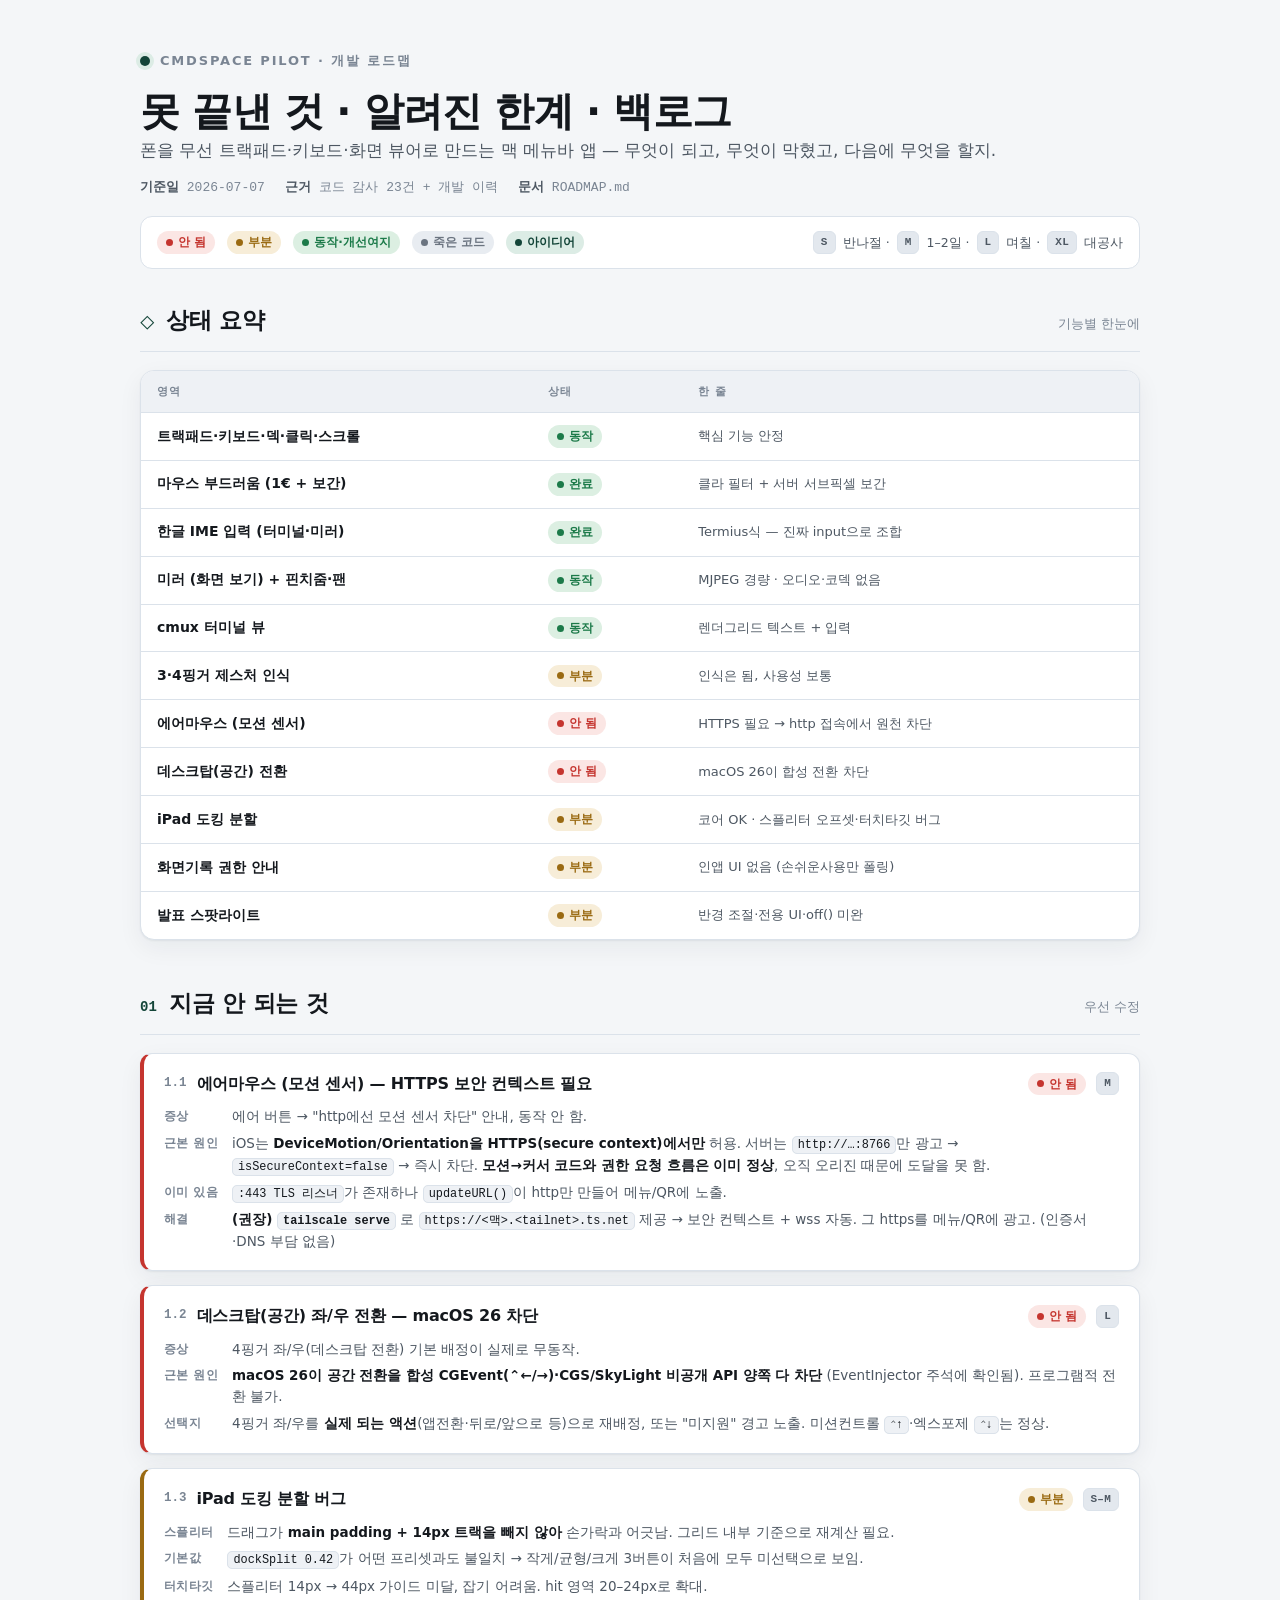
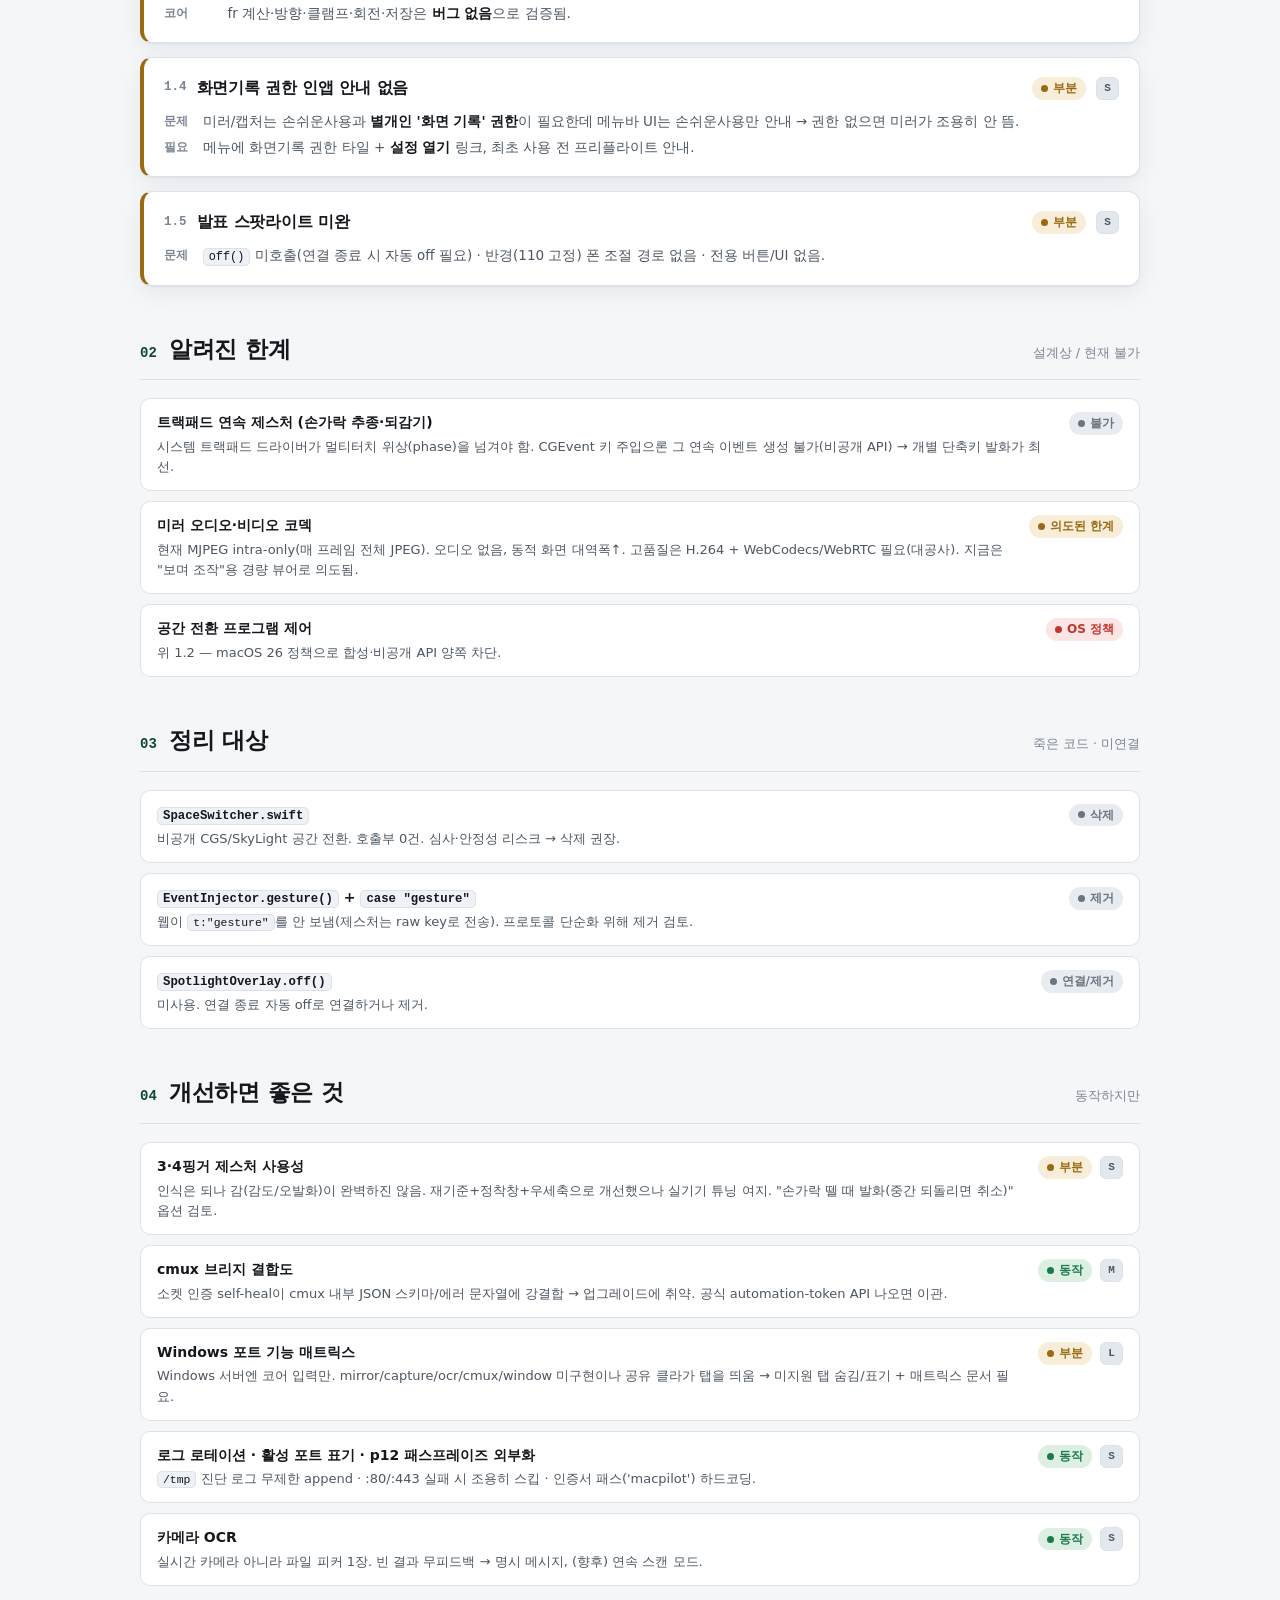
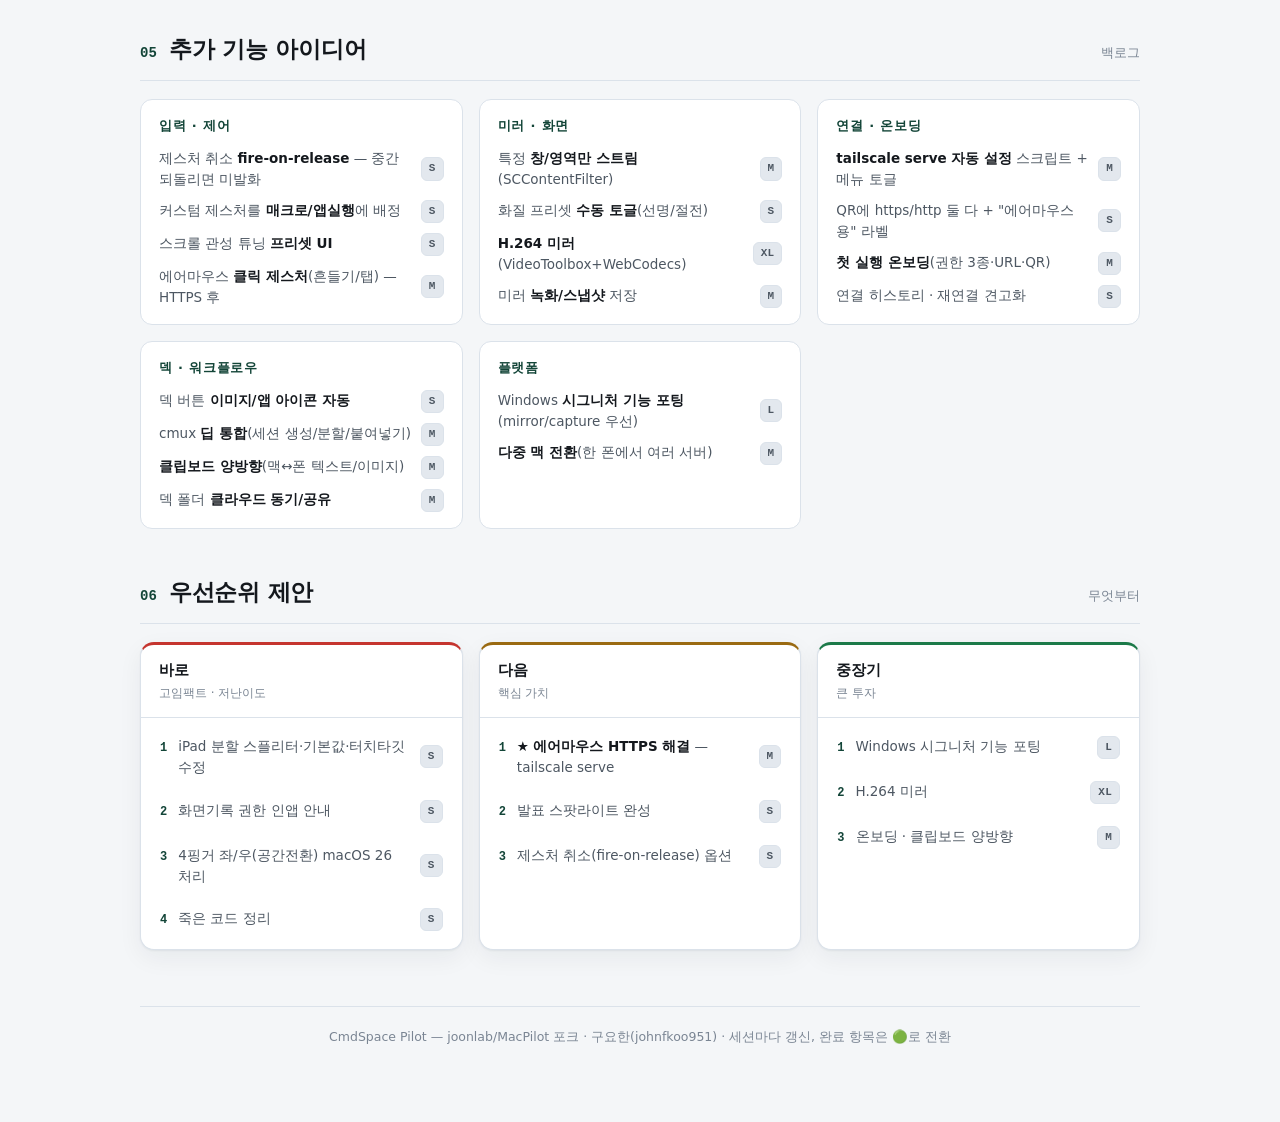
==== docs/roadmap.html @ db00a78c "docs/roadmap.html — 자체 완결형 로드맵 뷰(로컬 브라우저에서 바로 열림)" ====
<!doctype html>
<html lang="ko">
<head>
<meta charset="utf-8">
<meta name="viewport" content="width=device-width, initial-scale=1">
<title>CmdSpace Pilot — 개발 로드맵</title>
</head>
<body>
<style>
  :root {
    /* CmdSpace 라이트 (CMDS Green 액센트) */
    --bg: #f4f6f8;
    --surface: #ffffff;
    --surface-2: #eef1f5;
    --surface-3: #e3e8ee;
    --border: #dbe2ea;
    --border-strong: #c6d0da;
    --text: #14181d;
    --text-dim: #4d5762;
    --text-mute: #7a8593;
    --accent: #134538;
    --accent-soft: #dcece5;
    --broken: #c5352f;      --broken-bg: #fbe6e4;
    --partial: #9a6a12;     --partial-bg: #f7edd8;
    --working: #1c7a49;     --working-bg: #dcefe2;
    --dead: #6b7480;        --dead-bg: #e8ecf1;
    --shadow: 0 1px 2px rgba(20,30,45,.06), 0 8px 24px rgba(20,30,45,.06);
    --mono: ui-monospace, "SF Mono", SFMono-Regular, Menlo, monospace;
    --sans: -apple-system, system-ui, "Segoe UI", sans-serif;
  }
  @media (prefers-color-scheme: dark) {
    :root {
      --bg: #0f1115;
      --surface: #171a21;
      --surface-2: #20242d;
      --surface-3: #2b3039;
      --border: #292f39;
      --border-strong: #363d49;
      --text: #f2f4f7;
      --text-dim: #a7afb9;
      --text-mute: #6f7885;
      --accent: #E985A2;
      --accent-soft: #2a1a20;
      --broken: #ff6b6b;      --broken-bg: #2a1618;
      --partial: #e3b457;     --partial-bg: #2a2213;
      --working: #5cd18f;     --working-bg: #12271c;
      --dead: #828c9a;        --dead-bg: #20242d;
      --shadow: 0 1px 2px rgba(0,0,0,.4), 0 10px 30px rgba(0,0,0,.35);
    }
  }
  :root[data-theme="light"] {
    --bg: #f4f6f8; --surface: #ffffff; --surface-2: #eef1f5; --surface-3: #e3e8ee;
    --border: #dbe2ea; --border-strong: #c6d0da; --text: #14181d; --text-dim: #4d5762; --text-mute: #7a8593;
    --accent: #134538; --accent-soft: #dcece5;
    --broken: #c5352f; --broken-bg: #fbe6e4; --partial: #9a6a12; --partial-bg: #f7edd8;
    --working: #1c7a49; --working-bg: #dcefe2; --dead: #6b7480; --dead-bg: #e8ecf1;
    --shadow: 0 1px 2px rgba(20,30,45,.06), 0 8px 24px rgba(20,30,45,.06);
  }
  :root[data-theme="dark"] {
    --bg: #0f1115; --surface: #171a21; --surface-2: #20242d; --surface-3: #2b3039;
    --border: #292f39; --border-strong: #363d49; --text: #f2f4f7; --text-dim: #a7afb9; --text-mute: #6f7885;
    --accent: #E985A2; --accent-soft: #2a1a20;
    --broken: #ff6b6b; --broken-bg: #2a1618; --partial: #e3b457; --partial-bg: #2a2213;
    --working: #5cd18f; --working-bg: #12271c; --dead: #828c9a; --dead-bg: #20242d;
    --shadow: 0 1px 2px rgba(0,0,0,.4), 0 10px 30px rgba(0,0,0,.35);
  }

  * { box-sizing: border-box; }
  body {
    margin: 0; background: var(--bg); color: var(--text);
    font-family: var(--sans); line-height: 1.55;
    -webkit-font-smoothing: antialiased;
  }
  .wrap { max-width: 1080px; margin: 0 auto; padding: clamp(20px, 4vw, 56px) clamp(16px, 4vw, 40px) 80px; }

  /* ── 헤더 ── */
  header { display: flex; flex-direction: column; gap: 18px; margin-bottom: 34px; }
  .brandline { display: flex; align-items: center; gap: 10px; font-size: 13px; letter-spacing: .14em; text-transform: uppercase; color: var(--text-mute); font-weight: 600; }
  .dish { width: 10px; height: 10px; border-radius: 50%; background: var(--accent); box-shadow: 0 0 0 4px var(--accent-soft); flex: 0 0 auto; }
  h1 { font-size: clamp(26px, 5vw, 40px); line-height: 1.1; margin: 0; letter-spacing: -.02em; text-wrap: balance; font-weight: 700; }
  h1 .sub { display: block; font-size: clamp(14px, 2.4vw, 17px); font-weight: 500; color: var(--text-dim); letter-spacing: 0; margin-top: 8px; }
  .meta { display: flex; flex-wrap: wrap; gap: 8px 20px; font-size: 13px; color: var(--text-mute); font-family: var(--mono); }
  .meta b { color: var(--text-dim); font-weight: 600; }

  /* ── 범례 ── */
  .legend { display: flex; flex-wrap: wrap; gap: 8px; padding: 14px 16px; background: var(--surface); border: 1px solid var(--border); border-radius: 12px; }
  .legend .grp { display: flex; align-items: center; gap: 7px; font-size: 12.5px; color: var(--text-dim); }
  .legend .grp + .grp { margin-left: 4px; }

  /* ── 상태 pill ── */
  .pill { display: inline-flex; align-items: center; gap: 5px; font-size: 12px; font-weight: 600; padding: 3px 9px; border-radius: 999px; white-space: nowrap; line-height: 1.4; }
  .pill::before { content: ""; width: 7px; height: 7px; border-radius: 50%; background: currentColor; flex: 0 0 auto; }
  .s-broken { color: var(--broken); background: var(--broken-bg); }
  .s-partial { color: var(--partial); background: var(--partial-bg); }
  .s-working { color: var(--working); background: var(--working-bg); }
  .s-dead { color: var(--dead); background: var(--dead-bg); }
  .s-idea { color: var(--accent); background: var(--accent-soft); }

  /* 난이도 chip */
  .dif { font-family: var(--mono); font-size: 11px; font-weight: 600; padding: 2px 7px; border-radius: 6px; background: var(--surface-3); color: var(--text-dim); border: 1px solid var(--border); letter-spacing: .02em; }

  /* ── 섹션 ── */
  section { margin-top: 46px; }
  .sec-head { display: flex; align-items: baseline; gap: 12px; margin-bottom: 18px; padding-bottom: 12px; border-bottom: 1px solid var(--border); }
  .sec-num { font-family: var(--mono); font-size: 14px; font-weight: 700; color: var(--accent); flex: 0 0 auto; }
  .sec-head h2 { font-size: clamp(18px, 3.2vw, 23px); margin: 0; letter-spacing: -.01em; font-weight: 700; }
  .sec-head .note { margin-left: auto; font-size: 12.5px; color: var(--text-mute); }

  /* ── 요약 테이블 ── */
  .tablewrap { overflow-x: auto; border: 1px solid var(--border); border-radius: 14px; background: var(--surface); box-shadow: var(--shadow); }
  table.summary { width: 100%; border-collapse: collapse; font-size: 14px; min-width: 460px; }
  table.summary th, table.summary td { text-align: left; padding: 12px 16px; border-bottom: 1px solid var(--border); vertical-align: middle; }
  table.summary thead th { font-size: 11px; letter-spacing: .1em; text-transform: uppercase; color: var(--text-mute); font-weight: 600; background: var(--surface-2); }
  table.summary tbody tr:last-child td { border-bottom: none; }
  table.summary td.area { font-weight: 600; white-space: nowrap; }
  table.summary td.desc { color: var(--text-dim); font-size: 13px; }

  /* ── 아이템 카드 (섹션1) ── */
  .cards { display: flex; flex-direction: column; gap: 14px; }
  .card { background: var(--surface); border: 1px solid var(--border); border-left: 4px solid var(--stripe, var(--border-strong)); border-radius: 12px; padding: 18px 20px; box-shadow: var(--shadow); }
  .card.b-broken { --stripe: var(--broken); }
  .card.b-partial { --stripe: var(--partial); }
  .card.b-working { --stripe: var(--working); }
  .card.b-dead { --stripe: var(--dead); }
  .card-top { display: flex; align-items: center; gap: 10px; flex-wrap: wrap; margin-bottom: 10px; }
  .card-top .id { font-family: var(--mono); font-size: 12.5px; color: var(--text-mute); font-weight: 600; }
  .card-top h3 { font-size: 16px; margin: 0; font-weight: 650; flex: 1 1 auto; min-width: 200px; letter-spacing: -.01em; }
  .card dl { margin: 0; display: grid; grid-template-columns: max-content 1fr; gap: 6px 14px; font-size: 13.5px; }
  .card dt { color: var(--text-mute); font-weight: 600; font-size: 12px; letter-spacing: .03em; padding-top: 1px; white-space: nowrap; }
  .card dd { margin: 0; color: var(--text-dim); }
  .card dd b { color: var(--text); font-weight: 600; }
  code, .path { font-family: var(--mono); font-size: .88em; background: var(--surface-2); padding: 1px 5px; border-radius: 5px; color: var(--text); border: 1px solid var(--border); }

  /* ── 컴팩트 리스트 (섹션2·3·4) ── */
  .list { display: flex; flex-direction: column; gap: 10px; }
  .row { display: flex; gap: 12px; align-items: flex-start; background: var(--surface); border: 1px solid var(--border); border-radius: 10px; padding: 13px 16px; }
  .row .body { flex: 1 1 auto; min-width: 0; }
  .row .body .t { font-weight: 600; font-size: 14px; margin-bottom: 3px; }
  .row .body .d { font-size: 13px; color: var(--text-dim); }
  .row .side { flex: 0 0 auto; display: flex; align-items: center; gap: 8px; }

  /* ── 백로그 그리드 ── */
  .backlog { display: grid; grid-template-columns: repeat(auto-fill, minmax(250px, 1fr)); gap: 16px; }
  .bgroup { background: var(--surface); border: 1px solid var(--border); border-radius: 12px; padding: 16px 18px; }
  .bgroup h4 { margin: 0 0 12px; font-size: 13px; letter-spacing: .06em; text-transform: uppercase; color: var(--accent); font-weight: 700; }
  .bgroup ul { margin: 0; padding: 0; list-style: none; display: flex; flex-direction: column; gap: 10px; }
  .bgroup li { font-size: 13.5px; color: var(--text-dim); display: flex; gap: 8px; align-items: baseline; }
  .bgroup li b { color: var(--text); font-weight: 600; }
  .bgroup li .dif { align-self: center; margin-left: auto; }

  /* ── 우선순위 보드 ── */
  .board { display: grid; grid-template-columns: repeat(3, 1fr); gap: 16px; }
  .col { background: var(--surface); border: 1px solid var(--border); border-radius: 14px; overflow: hidden; box-shadow: var(--shadow); }
  .col > header { display: block; padding: 14px 18px; margin: 0; border-bottom: 1px solid var(--border); }
  .col .k { font-size: 15px; font-weight: 700; letter-spacing: -.01em; }
  .col .ks { font-size: 12px; color: var(--text-mute); margin-top: 2px; }
  .col.now { border-top: 3px solid var(--broken); }
  .col.next { border-top: 3px solid var(--partial); }
  .col.later { border-top: 3px solid var(--working); }
  .col ol { margin: 0; padding: 8px; list-style: none; counter-reset: p; display: flex; flex-direction: column; gap: 2px; }
  .col ol li { counter-increment: p; display: flex; gap: 11px; align-items: baseline; padding: 10px 11px; border-radius: 9px; font-size: 13.5px; color: var(--text-dim); }
  .col ol li:hover { background: var(--surface-2); }
  .col ol li::before { content: counter(p); font-family: var(--mono); font-size: 12px; font-weight: 700; color: var(--accent); flex: 0 0 auto; }
  .col ol li b { color: var(--text); font-weight: 600; }
  .col ol li .dif { margin-left: auto; align-self: center; }
  .star { color: var(--accent); }

  footer { margin-top: 56px; padding-top: 20px; border-top: 1px solid var(--border); font-size: 12.5px; color: var(--text-mute); text-align: center; }

  @media (max-width: 720px) {
    .board { grid-template-columns: 1fr; }
    .card dl { grid-template-columns: 1fr; gap: 3px 0; }
    .card dt { padding-top: 8px; }
  }
</style>

<div class="wrap">
  <header>
    <div class="brandline"><span class="dish"></span> CmdSpace Pilot · 개발 로드맵</div>
    <h1>못 끝낸 것 · 알려진 한계 · 백로그
      <span class="sub">폰을 무선 트랙패드·키보드·화면 뷰어로 만드는 맥 메뉴바 앱 — 무엇이 되고, 무엇이 막혔고, 다음에 무엇을 할지.</span>
    </h1>
    <div class="meta">
      <span><b>기준일</b> 2026-07-07</span>
      <span><b>근거</b> 코드 감사 23건 + 개발 이력</span>
      <span><b>문서</b> ROADMAP.md</span>
    </div>
    <div class="legend">
      <span class="grp"><span class="pill s-broken">안 됨</span></span>
      <span class="grp"><span class="pill s-partial">부분</span></span>
      <span class="grp"><span class="pill s-working">동작·개선여지</span></span>
      <span class="grp"><span class="pill s-dead">죽은 코드</span></span>
      <span class="grp"><span class="pill s-idea">아이디어</span></span>
      <span class="grp" style="margin-left:auto"><span class="dif">S</span> 반나절 · <span class="dif">M</span> 1–2일 · <span class="dif">L</span> 며칠 · <span class="dif">XL</span> 대공사</span>
    </div>
  </header>

  <!-- 요약 -->
  <section style="margin-top:8px">
    <div class="sec-head"><span class="sec-num">◇</span><h2>상태 요약</h2><span class="note">기능별 한눈에</span></div>
    <div class="tablewrap">
      <table class="summary">
        <thead><tr><th>영역</th><th>상태</th><th>한 줄</th></tr></thead>
        <tbody>
          <tr><td class="area">트랙패드·키보드·덱·클릭·스크롤</td><td><span class="pill s-working">동작</span></td><td class="desc">핵심 기능 안정</td></tr>
          <tr><td class="area">마우스 부드러움 (1€ + 보간)</td><td><span class="pill s-working">완료</span></td><td class="desc">클라 필터 + 서버 서브픽셀 보간</td></tr>
          <tr><td class="area">한글 IME 입력 (터미널·미러)</td><td><span class="pill s-working">완료</span></td><td class="desc">Termius식 — 진짜 input으로 조합</td></tr>
          <tr><td class="area">미러 (화면 보기) + 핀치줌·팬</td><td><span class="pill s-working">동작</span></td><td class="desc">MJPEG 경량 · 오디오·코덱 없음</td></tr>
          <tr><td class="area">cmux 터미널 뷰</td><td><span class="pill s-working">동작</span></td><td class="desc">렌더그리드 텍스트 + 입력</td></tr>
          <tr><td class="area">3·4핑거 제스처 인식</td><td><span class="pill s-partial">부분</span></td><td class="desc">인식은 됨, 사용성 보통</td></tr>
          <tr><td class="area">에어마우스 (모션 센서)</td><td><span class="pill s-broken">안 됨</span></td><td class="desc">HTTPS 필요 → http 접속에서 원천 차단</td></tr>
          <tr><td class="area">데스크탑(공간) 전환</td><td><span class="pill s-broken">안 됨</span></td><td class="desc">macOS 26이 합성 전환 차단</td></tr>
          <tr><td class="area">iPad 도킹 분할</td><td><span class="pill s-partial">부분</span></td><td class="desc">코어 OK · 스플리터 오프셋·터치타깃 버그</td></tr>
          <tr><td class="area">화면기록 권한 안내</td><td><span class="pill s-partial">부분</span></td><td class="desc">인앱 UI 없음 (손쉬운사용만 폴링)</td></tr>
          <tr><td class="area">발표 스팟라이트</td><td><span class="pill s-partial">부분</span></td><td class="desc">반경 조절·전용 UI·off() 미완</td></tr>
        </tbody>
      </table>
    </div>
  </section>

  <!-- 1. 지금 안 되는 것 -->
  <section>
    <div class="sec-head"><span class="sec-num">01</span><h2>지금 안 되는 것</h2><span class="note">우선 수정</span></div>
    <div class="cards">

      <article class="card b-broken">
        <div class="card-top"><span class="id">1.1</span><h3>에어마우스 (모션 센서) — HTTPS 보안 컨텍스트 필요</h3><span class="pill s-broken">안 됨</span><span class="dif">M</span></div>
        <dl>
          <dt>증상</dt><dd>에어 버튼 → "http에선 모션 센서 차단" 안내, 동작 안 함.</dd>
          <dt>근본 원인</dt><dd>iOS는 <b>DeviceMotion/Orientation을 HTTPS(secure context)에서만</b> 허용. 서버는 <code>http://…:8766</code>만 광고 → <code>isSecureContext=false</code> → 즉시 차단. <b>모션→커서 코드와 권한 요청 흐름은 이미 정상</b>, 오직 오리진 때문에 도달을 못 함.</dd>
          <dt>이미 있음</dt><dd><span class="path">:443 TLS 리스너</span>가 존재하나 <span class="path">updateURL()</span>이 http만 만들어 메뉴/QR에 노출.</dd>
          <dt>해결</dt><dd><b>(권장) <code>tailscale serve</code></b> 로 <code>https://&lt;맥&gt;.&lt;tailnet&gt;.ts.net</code> 제공 → 보안 컨텍스트 + wss 자동. 그 https를 메뉴/QR에 광고. (인증서·DNS 부담 없음)</dd>
        </dl>
      </article>

      <article class="card b-broken">
        <div class="card-top"><span class="id">1.2</span><h3>데스크탑(공간) 좌/우 전환 — macOS 26 차단</h3><span class="pill s-broken">안 됨</span><span class="dif">L</span></div>
        <dl>
          <dt>증상</dt><dd>4핑거 좌/우(데스크탑 전환) 기본 배정이 실제로 무동작.</dd>
          <dt>근본 원인</dt><dd><b>macOS 26이 공간 전환을 합성 CGEvent(⌃←/→)·CGS/SkyLight 비공개 API 양쪽 다 차단</b> (EventInjector 주석에 확인됨). 프로그램적 전환 불가.</dd>
          <dt>선택지</dt><dd>4핑거 좌/우를 <b>실제 되는 액션</b>(앱전환·뒤로/앞으로 등)으로 재배정, 또는 "미지원" 경고 노출. 미션컨트롤 <code>⌃↑</code>·엑스포제 <code>⌃↓</code>는 정상.</dd>
        </dl>
      </article>

      <article class="card b-partial">
        <div class="card-top"><span class="id">1.3</span><h3>iPad 도킹 분할 버그</h3><span class="pill s-partial">부분</span><span class="dif">S–M</span></div>
        <dl>
          <dt>스플리터</dt><dd>드래그가 <b>main padding + 14px 트랙을 빼지 않아</b> 손가락과 어긋남. 그리드 내부 기준으로 재계산 필요.</dd>
          <dt>기본값</dt><dd><code>dockSplit 0.42</code>가 어떤 프리셋과도 불일치 → 작게/균형/크게 3버튼이 처음에 모두 미선택으로 보임.</dd>
          <dt>터치타깃</dt><dd>스플리터 14px → 44px 가이드 미달, 잡기 어려움. hit 영역 20–24px로 확대.</dd>
          <dt>코어</dt><dd>fr 계산·방향·클램프·회전·저장은 <b>버그 없음</b>으로 검증됨.</dd>
        </dl>
      </article>

      <article class="card b-partial">
        <div class="card-top"><span class="id">1.4</span><h3>화면기록 권한 인앱 안내 없음</h3><span class="pill s-partial">부분</span><span class="dif">S</span></div>
        <dl>
          <dt>문제</dt><dd>미러/캡처는 손쉬운사용과 <b>별개인 '화면 기록' 권한</b>이 필요한데 메뉴바 UI는 손쉬운사용만 안내 → 권한 없으면 미러가 조용히 안 뜸.</dd>
          <dt>필요</dt><dd>메뉴에 화면기록 권한 타일 + <b>설정 열기</b> 링크, 최초 사용 전 프리플라이트 안내.</dd>
        </dl>
      </article>

      <article class="card b-partial">
        <div class="card-top"><span class="id">1.5</span><h3>발표 스팟라이트 미완</h3><span class="pill s-partial">부분</span><span class="dif">S</span></div>
        <dl>
          <dt>문제</dt><dd><span class="path">off()</span> 미호출(연결 종료 시 자동 off 필요) · 반경(110 고정) 폰 조절 경로 없음 · 전용 버튼/UI 없음.</dd>
        </dl>
      </article>
    </div>
  </section>

  <!-- 2. 알려진 한계 -->
  <section>
    <div class="sec-head"><span class="sec-num">02</span><h2>알려진 한계</h2><span class="note">설계상 / 현재 불가</span></div>
    <div class="list">
      <div class="row"><div class="body"><div class="t">트랙패드 연속 제스처 (손가락 추종·되감기)</div><div class="d">시스템 트랙패드 드라이버가 멀티터치 위상(phase)을 넘겨야 함. CGEvent 키 주입으론 그 연속 이벤트 생성 불가(비공개 API) → 개별 단축키 발화가 최선.</div></div><div class="side"><span class="pill s-dead">불가</span></div></div>
      <div class="row"><div class="body"><div class="t">미러 오디오·비디오 코덱</div><div class="d">현재 MJPEG intra-only(매 프레임 전체 JPEG). 오디오 없음, 동적 화면 대역폭↑. 고품질은 H.264 + WebCodecs/WebRTC 필요(대공사). 지금은 "보며 조작"용 경량 뷰어로 의도됨.</div></div><div class="side"><span class="pill s-partial">의도된 한계</span></div></div>
      <div class="row"><div class="body"><div class="t">공간 전환 프로그램 제어</div><div class="d">위 1.2 — macOS 26 정책으로 합성·비공개 API 양쪽 차단.</div></div><div class="side"><span class="pill s-broken">OS 정책</span></div></div>
    </div>
  </section>

  <!-- 3. 죽은 코드 -->
  <section>
    <div class="sec-head"><span class="sec-num">03</span><h2>정리 대상</h2><span class="note">죽은 코드 · 미연결</span></div>
    <div class="list">
      <div class="row"><div class="body"><div class="t"><span class="path">SpaceSwitcher.swift</span></div><div class="d">비공개 CGS/SkyLight 공간 전환. 호출부 0건. 심사·안정성 리스크 → 삭제 권장.</div></div><div class="side"><span class="pill s-dead">삭제</span></div></div>
      <div class="row"><div class="body"><div class="t"><span class="path">EventInjector.gesture()</span> + <span class="path">case "gesture"</span></div><div class="d">웹이 <code>t:"gesture"</code>를 안 보냄(제스처는 raw key로 전송). 프로토콜 단순화 위해 제거 검토.</div></div><div class="side"><span class="pill s-dead">제거</span></div></div>
      <div class="row"><div class="body"><div class="t"><span class="path">SpotlightOverlay.off()</span></div><div class="d">미사용. 연결 종료 자동 off로 연결하거나 제거.</div></div><div class="side"><span class="pill s-dead">연결/제거</span></div></div>
    </div>
  </section>

  <!-- 4. 개선 -->
  <section>
    <div class="sec-head"><span class="sec-num">04</span><h2>개선하면 좋은 것</h2><span class="note">동작하지만</span></div>
    <div class="list">
      <div class="row"><div class="body"><div class="t">3·4핑거 제스처 사용성</div><div class="d">인식은 되나 감(감도/오발화)이 완벽하진 않음. 재기준+정착창+우세축으로 개선했으나 실기기 튜닝 여지. "손가락 뗄 때 발화(중간 되돌리면 취소)" 옵션 검토.</div></div><div class="side"><span class="pill s-partial">부분</span><span class="dif">S</span></div></div>
      <div class="row"><div class="body"><div class="t">cmux 브리지 결합도</div><div class="d">소켓 인증 self-heal이 cmux 내부 JSON 스키마/에러 문자열에 강결합 → 업그레이드에 취약. 공식 automation-token API 나오면 이관.</div></div><div class="side"><span class="pill s-working">동작</span><span class="dif">M</span></div></div>
      <div class="row"><div class="body"><div class="t">Windows 포트 기능 매트릭스</div><div class="d">Windows 서버엔 코어 입력만. mirror/capture/ocr/cmux/window 미구현이나 공유 클라가 탭을 띄움 → 미지원 탭 숨김/표기 + 매트릭스 문서 필요.</div></div><div class="side"><span class="pill s-partial">부분</span><span class="dif">L</span></div></div>
      <div class="row"><div class="body"><div class="t">로그 로테이션 · 활성 포트 표기 · p12 패스프레이즈 외부화</div><div class="d"><code>/tmp</code> 진단 로그 무제한 append · :80/:443 실패 시 조용히 스킵 · 인증서 패스('macpilot') 하드코딩.</div></div><div class="side"><span class="pill s-working">동작</span><span class="dif">S</span></div></div>
      <div class="row"><div class="body"><div class="t">카메라 OCR</div><div class="d">실시간 카메라 아니라 파일 피커 1장. 빈 결과 무피드백 → 명시 메시지, (향후) 연속 스캔 모드.</div></div><div class="side"><span class="pill s-working">동작</span><span class="dif">S</span></div></div>
    </div>
  </section>

  <!-- 5. 백로그 -->
  <section>
    <div class="sec-head"><span class="sec-num">05</span><h2>추가 기능 아이디어</h2><span class="note">백로그</span></div>
    <div class="backlog">
      <div class="bgroup">
        <h4>입력 · 제어</h4>
        <ul>
          <li><span>제스처 취소 <b>fire-on-release</b> — 중간 되돌리면 미발화</span><span class="dif">S</span></li>
          <li><span>커스텀 제스처를 <b>매크로/앱실행</b>에 배정</span><span class="dif">S</span></li>
          <li><span>스크롤 관성 튜닝 <b>프리셋 UI</b></span><span class="dif">S</span></li>
          <li><span>에어마우스 <b>클릭 제스처</b>(흔들기/탭) — HTTPS 후</span><span class="dif">M</span></li>
        </ul>
      </div>
      <div class="bgroup">
        <h4>미러 · 화면</h4>
        <ul>
          <li><span>특정 <b>창/영역만 스트림</b>(SCContentFilter)</span><span class="dif">M</span></li>
          <li><span>화질 프리셋 <b>수동 토글</b>(선명/절전)</span><span class="dif">S</span></li>
          <li><span><b>H.264 미러</b>(VideoToolbox+WebCodecs)</span><span class="dif">XL</span></li>
          <li><span>미러 <b>녹화/스냅샷</b> 저장</span><span class="dif">M</span></li>
        </ul>
      </div>
      <div class="bgroup">
        <h4>연결 · 온보딩</h4>
        <ul>
          <li><span><b>tailscale serve 자동 설정</b> 스크립트 + 메뉴 토글</span><span class="dif">M</span></li>
          <li><span>QR에 https/http 둘 다 + "에어마우스용" 라벨</span><span class="dif">S</span></li>
          <li><span><b>첫 실행 온보딩</b>(권한 3종·URL·QR)</span><span class="dif">M</span></li>
          <li><span>연결 히스토리 · 재연결 견고화</span><span class="dif">S</span></li>
        </ul>
      </div>
      <div class="bgroup">
        <h4>덱 · 워크플로우</h4>
        <ul>
          <li><span>덱 버튼 <b>이미지/앱 아이콘 자동</b></span><span class="dif">S</span></li>
          <li><span>cmux <b>딥 통합</b>(세션 생성/분할/붙여넣기)</span><span class="dif">M</span></li>
          <li><span><b>클립보드 양방향</b>(맥↔폰 텍스트/이미지)</span><span class="dif">M</span></li>
          <li><span>덱 폴더 <b>클라우드 동기/공유</b></span><span class="dif">M</span></li>
        </ul>
      </div>
      <div class="bgroup">
        <h4>플랫폼</h4>
        <ul>
          <li><span>Windows <b>시그니처 기능 포팅</b>(mirror/capture 우선)</span><span class="dif">L</span></li>
          <li><span><b>다중 맥 전환</b>(한 폰에서 여러 서버)</span><span class="dif">M</span></li>
        </ul>
      </div>
    </div>
  </section>

  <!-- 우선순위 -->
  <section>
    <div class="sec-head"><span class="sec-num">06</span><h2>우선순위 제안</h2><span class="note">무엇부터</span></div>
    <div class="board">
      <div class="col now">
        <header><div class="k">바로</div><div class="ks">고임팩트 · 저난이도</div></header>
        <ol>
          <li><span>iPad 분할 스플리터·기본값·터치타깃 수정</span><span class="dif">S</span></li>
          <li><span>화면기록 권한 인앱 안내</span><span class="dif">S</span></li>
          <li><span>4핑거 좌/우(공간전환) macOS 26 처리</span><span class="dif">S</span></li>
          <li><span>죽은 코드 정리</span><span class="dif">S</span></li>
        </ol>
      </div>
      <div class="col next">
        <header><div class="k">다음</div><div class="ks">핵심 가치</div></header>
        <ol>
          <li><span><b class="star">★</b> <b>에어마우스 HTTPS 해결</b> — tailscale serve</span><span class="dif">M</span></li>
          <li><span>발표 스팟라이트 완성</span><span class="dif">S</span></li>
          <li><span>제스처 취소(fire-on-release) 옵션</span><span class="dif">S</span></li>
        </ol>
      </div>
      <div class="col later">
        <header><div class="k">중장기</div><div class="ks">큰 투자</div></header>
        <ol>
          <li><span>Windows 시그니처 기능 포팅</span><span class="dif">L</span></li>
          <li><span>H.264 미러</span><span class="dif">XL</span></li>
          <li><span>온보딩 · 클립보드 양방향</span><span class="dif">M</span></li>
        </ol>
      </div>
    </div>
  </section>

  <footer>CmdSpace Pilot — joonlab/MacPilot 포크 · 구요한(johnfkoo951) · 세션마다 갱신, 완료 항목은 🟢로 전환</footer>
</div>
</body>
</html>
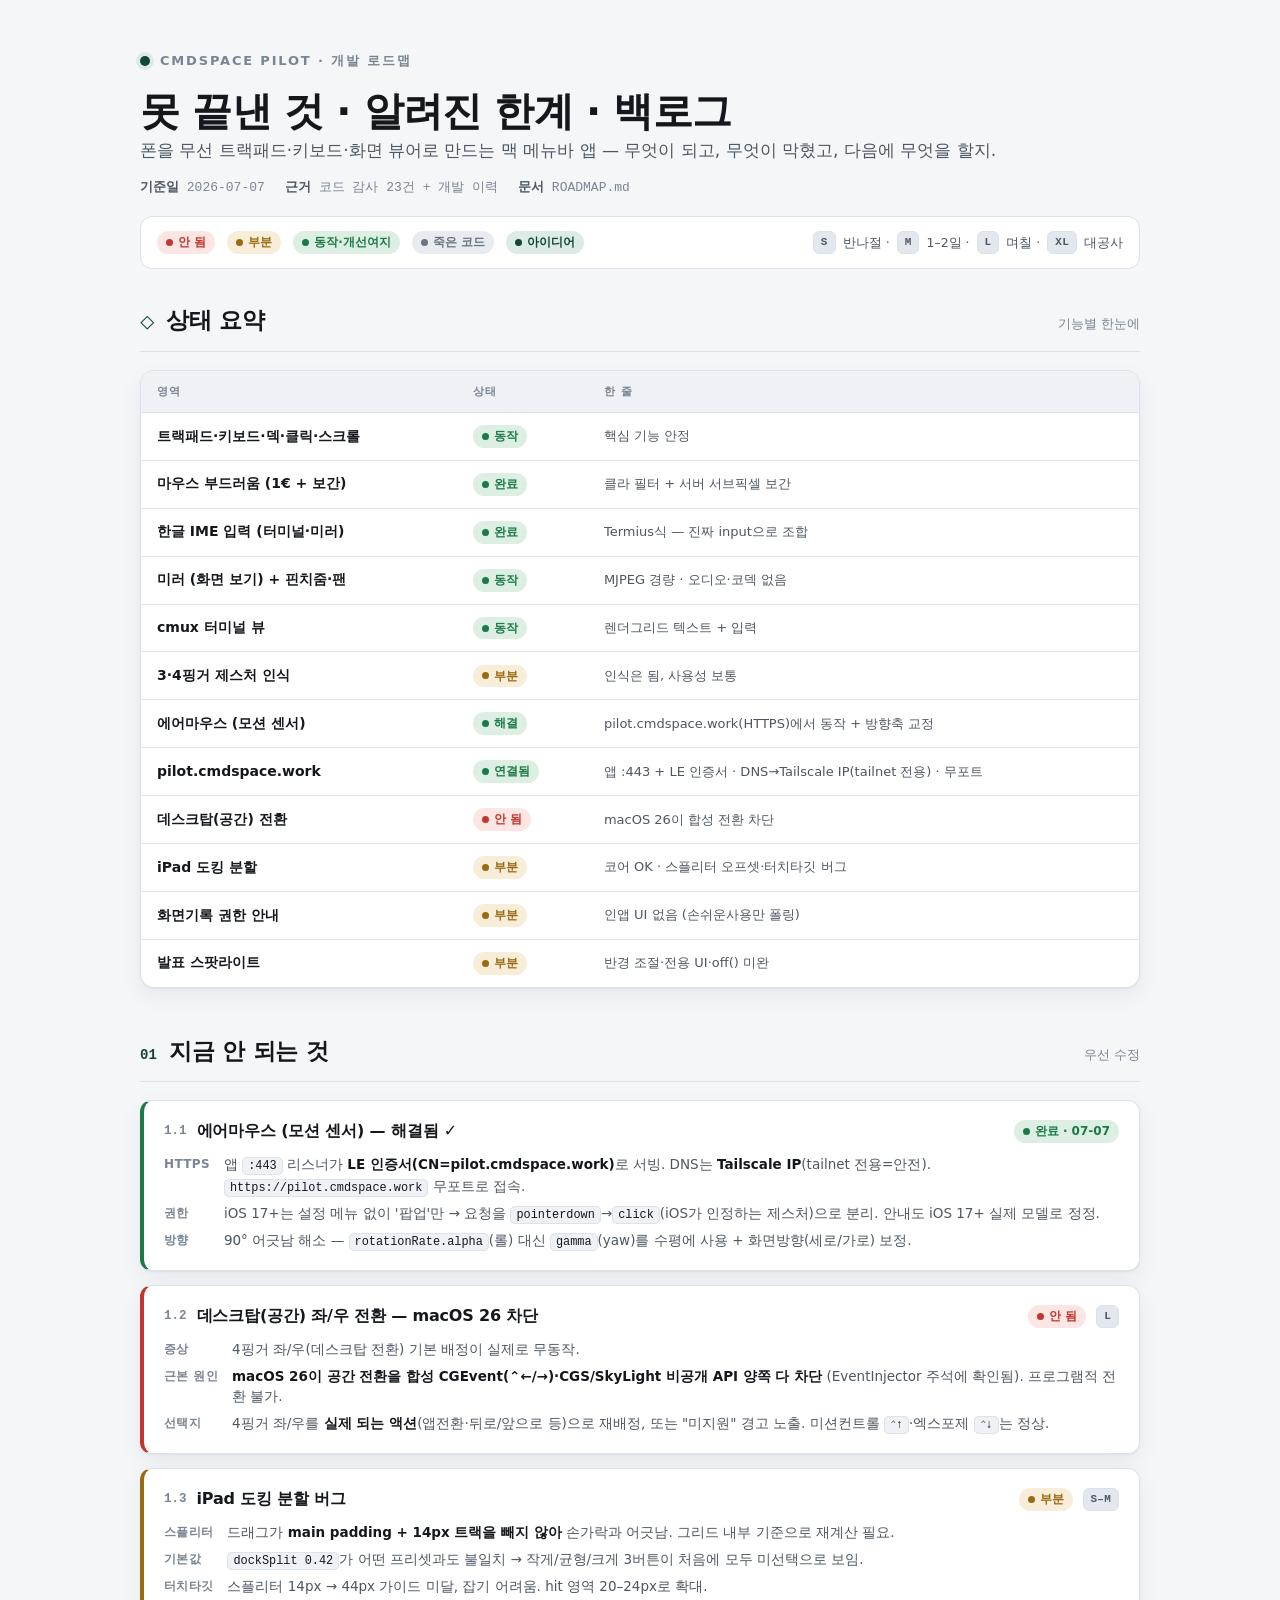
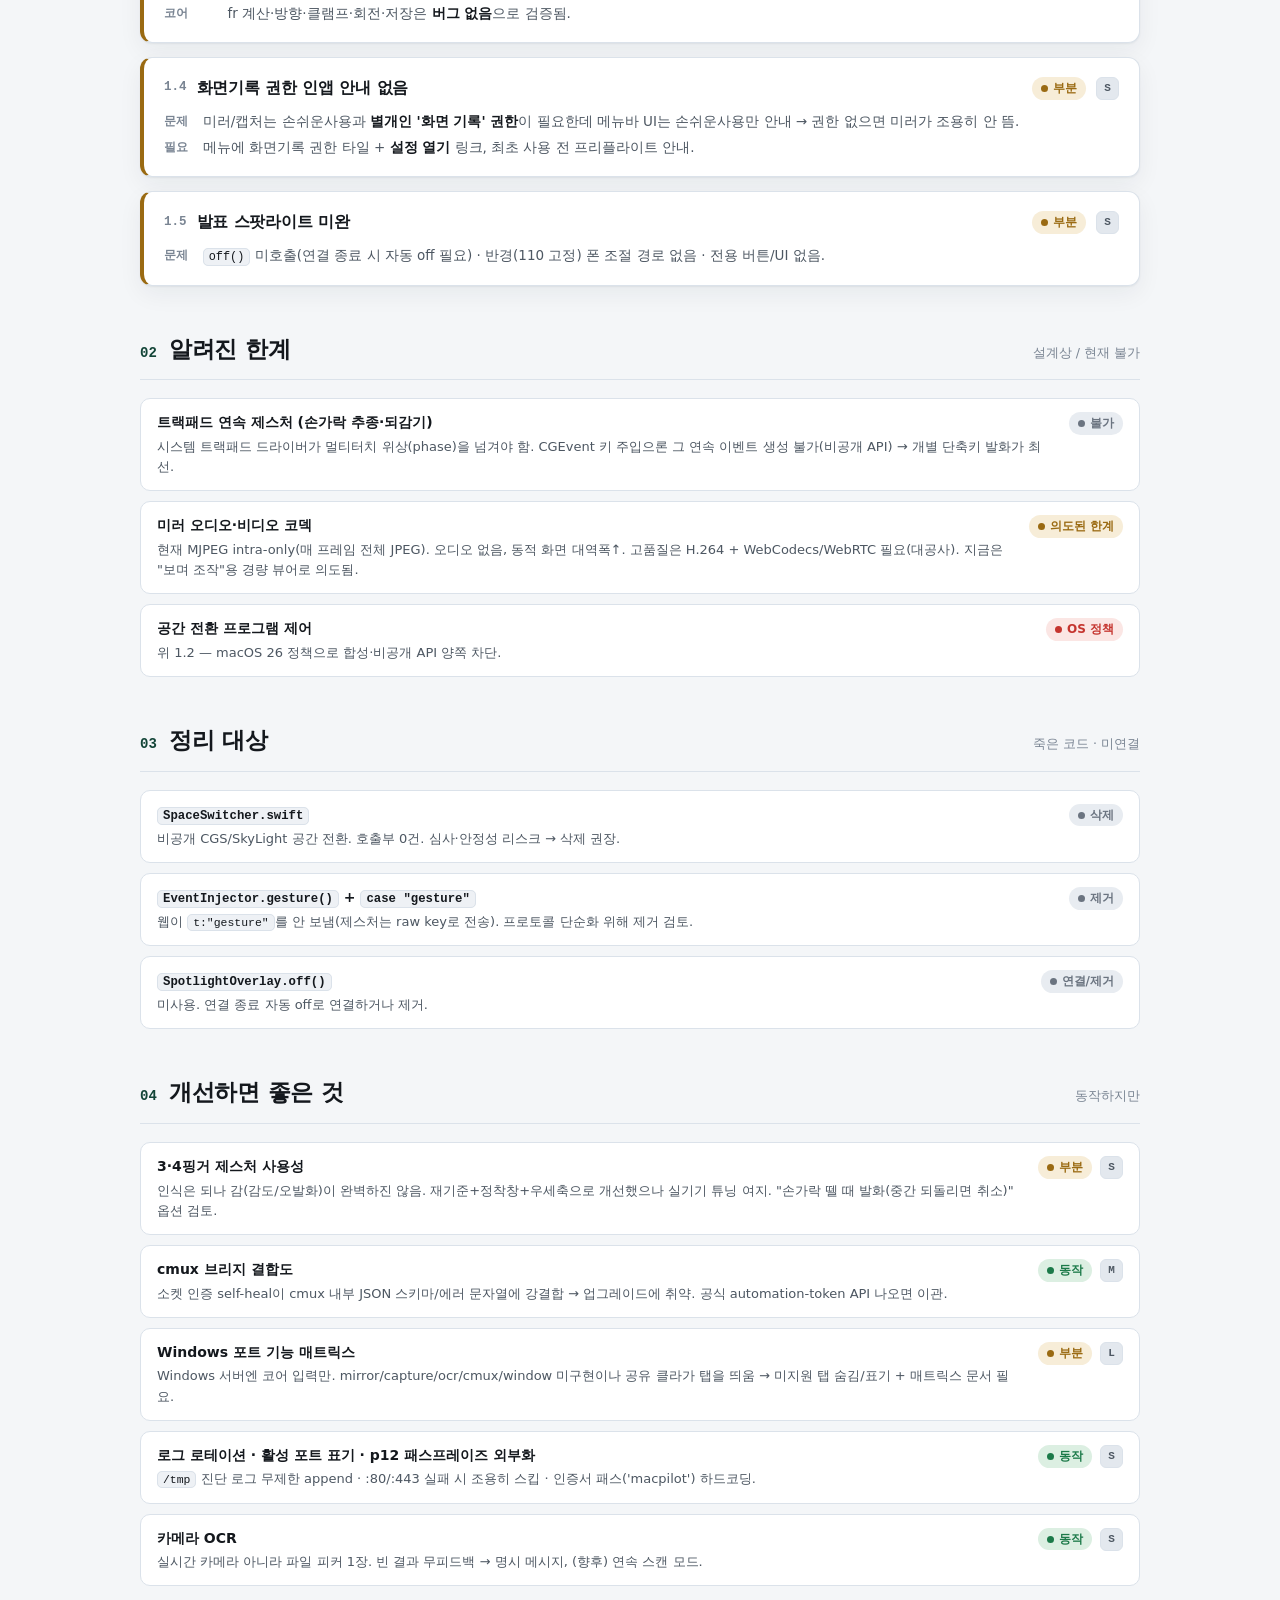
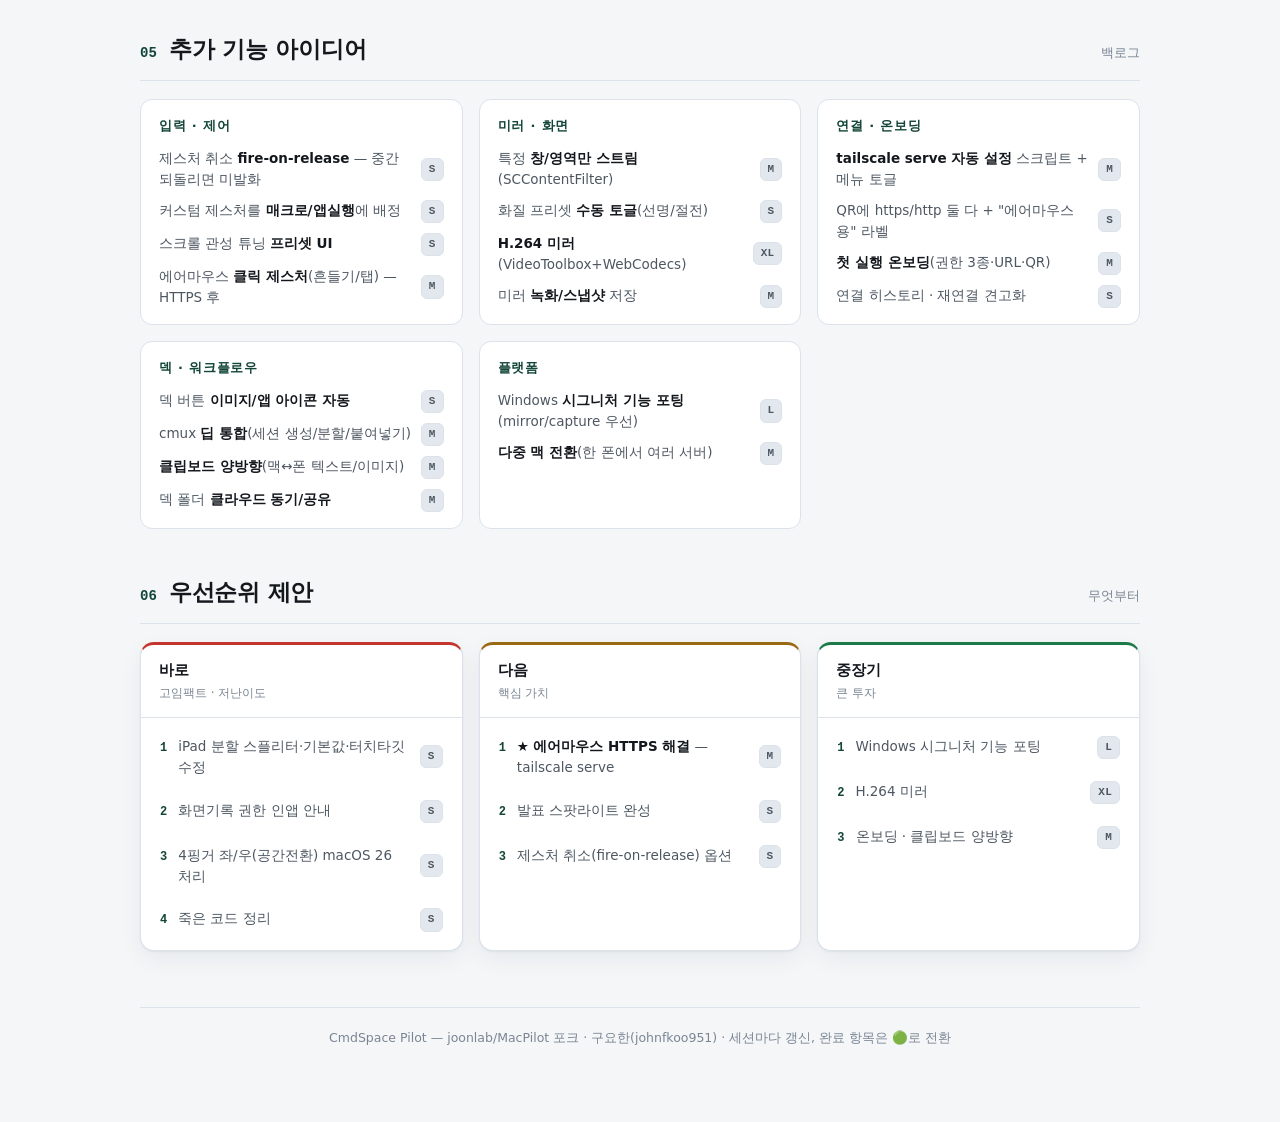
==== commit bc25a53f: "로드맵 갱신 — 에어마우스·pilot.cmdspace.work 🟢 + 이번 세션 완료 로그" ====
--- a/docs/roadmap.html
+++ b/docs/roadmap.html
@@ -208,7 +208,8 @@
           <tr><td class="area">미러 (화면 보기) + 핀치줌·팬</td><td><span class="pill s-working">동작</span></td><td class="desc">MJPEG 경량 · 오디오·코덱 없음</td></tr>
           <tr><td class="area">cmux 터미널 뷰</td><td><span class="pill s-working">동작</span></td><td class="desc">렌더그리드 텍스트 + 입력</td></tr>
           <tr><td class="area">3·4핑거 제스처 인식</td><td><span class="pill s-partial">부분</span></td><td class="desc">인식은 됨, 사용성 보통</td></tr>
-          <tr><td class="area">에어마우스 (모션 센서)</td><td><span class="pill s-broken">안 됨</span></td><td class="desc">HTTPS 필요 → http 접속에서 원천 차단</td></tr>
+          <tr><td class="area">에어마우스 (모션 센서)</td><td><span class="pill s-working">해결</span></td><td class="desc">pilot.cmdspace.work(HTTPS)에서 동작 + 방향축 교정</td></tr>
+          <tr><td class="area">pilot.cmdspace.work</td><td><span class="pill s-working">연결됨</span></td><td class="desc">앱 :443 + LE 인증서 · DNS→Tailscale IP(tailnet 전용) · 무포트</td></tr>
           <tr><td class="area">데스크탑(공간) 전환</td><td><span class="pill s-broken">안 됨</span></td><td class="desc">macOS 26이 합성 전환 차단</td></tr>
           <tr><td class="area">iPad 도킹 분할</td><td><span class="pill s-partial">부분</span></td><td class="desc">코어 OK · 스플리터 오프셋·터치타깃 버그</td></tr>
           <tr><td class="area">화면기록 권한 안내</td><td><span class="pill s-partial">부분</span></td><td class="desc">인앱 UI 없음 (손쉬운사용만 폴링)</td></tr>
@@ -223,13 +224,12 @@
     <div class="sec-head"><span class="sec-num">01</span><h2>지금 안 되는 것</h2><span class="note">우선 수정</span></div>
     <div class="cards">
 
-      <article class="card b-broken">
-        <div class="card-top"><span class="id">1.1</span><h3>에어마우스 (모션 센서) — HTTPS 보안 컨텍스트 필요</h3><span class="pill s-broken">안 됨</span><span class="dif">M</span></div>
-        <dl>
-          <dt>증상</dt><dd>에어 버튼 → "http에선 모션 센서 차단" 안내, 동작 안 함.</dd>
-          <dt>근본 원인</dt><dd>iOS는 <b>DeviceMotion/Orientation을 HTTPS(secure context)에서만</b> 허용. 서버는 <code>http://…:8766</code>만 광고 → <code>isSecureContext=false</code> → 즉시 차단. <b>모션→커서 코드와 권한 요청 흐름은 이미 정상</b>, 오직 오리진 때문에 도달을 못 함.</dd>
-          <dt>이미 있음</dt><dd><span class="path">:443 TLS 리스너</span>가 존재하나 <span class="path">updateURL()</span>이 http만 만들어 메뉴/QR에 노출.</dd>
-          <dt>해결</dt><dd><b>(권장) <code>tailscale serve</code></b> 로 <code>https://&lt;맥&gt;.&lt;tailnet&gt;.ts.net</code> 제공 → 보안 컨텍스트 + wss 자동. 그 https를 메뉴/QR에 광고. (인증서·DNS 부담 없음)</dd>
+      <article class="card b-working">
+        <div class="card-top"><span class="id">1.1</span><h3>에어마우스 (모션 센서) — 해결됨 ✓</h3><span class="pill s-working">완료 · 07-07</span></div>
+        <dl>
+          <dt>HTTPS</dt><dd>앱 <span class="path">:443</span> 리스너가 <b>LE 인증서(CN=pilot.cmdspace.work)</b>로 서빙. DNS는 <b>Tailscale IP</b>(tailnet 전용=안전). <code>https://pilot.cmdspace.work</code> 무포트로 접속.</dd>
+          <dt>권한</dt><dd>iOS 17+는 설정 메뉴 없이 '팝업'만 → 요청을 <code>pointerdown</code>→<code>click</code>(iOS가 인정하는 제스처)으로 분리. 안내도 iOS 17+ 실제 모델로 정정.</dd>
+          <dt>방향</dt><dd>90° 어긋남 해소 — <code>rotationRate.alpha</code>(롤) 대신 <code>gamma</code>(yaw)를 수평에 사용 + 화면방향(세로/가로) 보정.</dd>
         </dl>
       </article>
 
